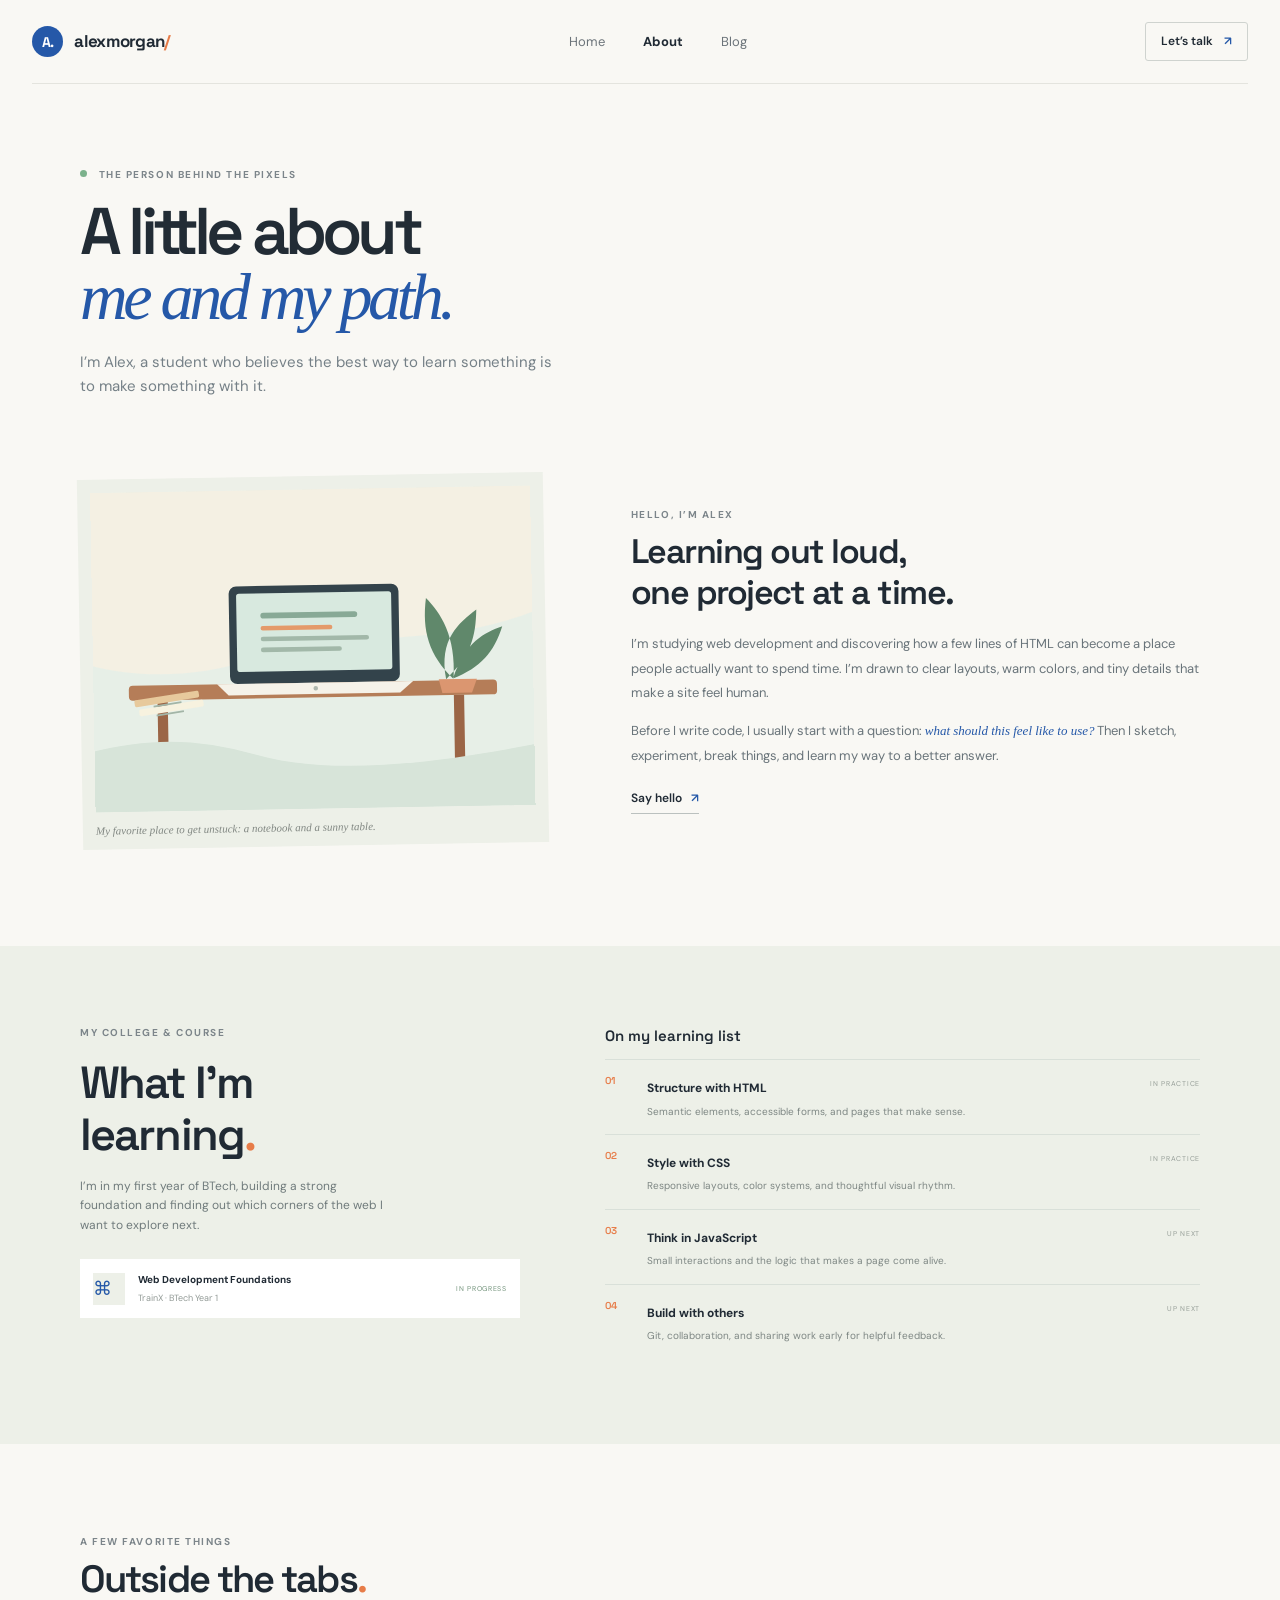
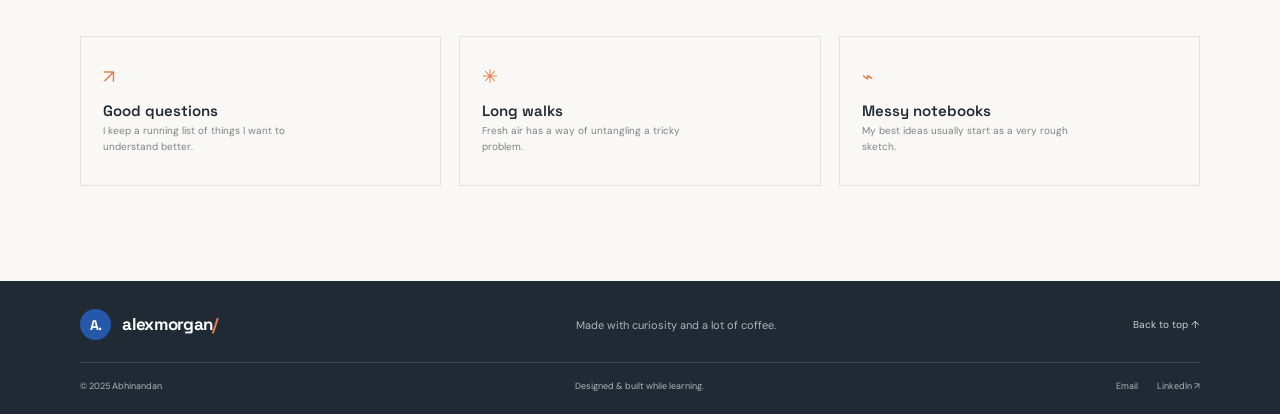
==== about.html @ 3515836a "Update project files" ====
<!doctype html>
<html lang="en">

<head>
    <meta charset="utf-8">
    <meta name="viewport" content="width=device-width, initial-scale=1">
    <meta name="description"
        content="Get to know Abhinandan, a web development student, and explore what Alex is learning.">
    <title>About — Abhinandan</title>
    <link rel="preconnect" href="https://fonts.googleapis.com">
    <link
        href="https://fonts.googleapis.com/css2?family=DM+Sans:wght@400;500;600;700&family=Space+Grotesk:wght@500;600;700&display=swap"
        rel="stylesheet">
    <link rel="stylesheet" href="styles.css">
</head>

<body><a class="skip-link" href="#main">Skip to content</a>
    <header class="site-header"><a class="wordmark" href="index.html"><span class="wordmark-mark">A.</span>
            alexmorgan<span class="wordmark-dot">/</span></a>
        <nav aria-label="Main navigation">
            <ul class="nav-list">
                <li><a href="index.html">Home</a></li>
                <li><a class="active" aria-current="page" href="about.html">About</a></li>
                <li><a href="blog.html">Blog</a></li>
            </ul>
        </nav><a class="nav-cta" href="mailto:hello@example.com">Let’s talk <span>↗</span></a>
    </header>
    <main id="main">
        <section class="page-hero wrap">
            <p class="eyebrow"><span class="status-dot"></span> THE PERSON BEHIND THE PIXELS</p>
            <h1>A little about<br><span>me and my path.</span></h1>
            <p class="page-intro">I’m Alex, a student who believes the best way to learn something is to make something
                with it.</p>
        </section>
        <section class="about-main wrap">
            <figure class="about-photo"><img src="images/creative-desk.svg"
                    alt="A bright creative workspace ready for a new project">
                <!-- STUDENT NOTE: Use figure to group an image with its caption. Put figcaption inside figure to show a helpful note below the image. Keep alt text on img too: it describes the image to people using screen readers. -->
<figcaption>My favorite place to get unstuck: a notebook and a sunny table.</figcaption>
            </figure>
            <div class="about-copy">
                <p class="eyebrow">HELLO, I’M ALEX</p>
                <h2>Learning out loud,<br>one project at a time.</h2>
                <p>I’m studying web development and discovering how a few lines of HTML can become a place people
                    actually want to spend time. I’m drawn to clear layouts, warm colors, and tiny details that make a
                    site feel human.</p>
                <p>Before I write code, I usually start with a question: <em>what should this feel like to use?</em>
                    Then I sketch, experiment, break things, and learn my way to a better answer.</p><a
                    class="text-link" href="mailto:hello@example.com">Say hello <span>↗</span></a>
            </div>
        </section>
        <section class="learning-section" id="learning">
            <div class="wrap learning-inner">
                <div>
                    <p class="eyebrow">MY COLLEGE &amp; COURSE</p>
                    <h2>What I’m<br>learning<span class="accent">.</span></h2>
                    <p class="learning-intro">I’m in my first year of BTech, building a strong foundation and finding
                        out which corners of the web I want to explore next.</p>
                    <div class="course-card"><span class="course-icon">⌘</span>
                        <div><strong>Web Development Foundations</strong><span>TrainX · BTech Year 1</span></div><span
                            class="course-status">IN PROGRESS</span>
                    </div>
                </div>
                <div class="learning-list">
                    <h3>On my learning list</h3>
                    <ol>
                        <li><span class="list-number">01</span>
                            <div><strong>Structure with HTML</strong>
                                <p>Semantic elements, accessible forms, and pages that make sense.</p>
                            </div><span class="list-state">IN PRACTICE</span>
                        </li>
                        <li><span class="list-number">02</span>
                            <div><strong>Style with CSS</strong>
                                <p>Responsive layouts, color systems, and thoughtful visual rhythm.</p>
                            </div><span class="list-state">IN PRACTICE</span>
                        </li>
                        <li><span class="list-number">03</span>
                            <div><strong>Think in JavaScript</strong>
                                <p>Small interactions and the logic that makes a page come alive.</p>
                            </div><span class="list-state">UP NEXT</span>
                        </li>
                        <li><span class="list-number">04</span>
                            <div><strong>Build with others</strong>
                                <p>Git, collaboration, and sharing work early for helpful feedback.</p>
                            </div><span class="list-state">UP NEXT</span>
                        </li>
                    </ol>
                </div>
            </div>
        </section>
        <section class="section wrap interests">
            <div class="section-heading">
                <div>
                    <p class="eyebrow">A FEW FAVORITE THINGS</p>
                    <h2>Outside the tabs<span class="accent">.</span></h2>
                </div>
            </div>
            <div class="interest-grid">
                <article><span>↗</span>
                    <h3>Good questions</h3>
                    <p>I keep a running list of things I want to understand better.</p>
                </article>
                <article><span>✳</span>
                    <h3>Long walks</h3>
                    <p>Fresh air has a way of untangling a tricky problem.</p>
                </article>
                <article><span>⌁</span>
                    <h3>Messy notebooks</h3>
                    <p>My best ideas usually start as a very rough sketch.</p>
                </article>
            </div>
        </section>
    </main>
    <footer class="site-footer">
        <div class="wrap footer-top"><a class="wordmark footer-wordmark" href="index.html"><span
                    class="wordmark-mark">A.</span> alexmorgan<span class="wordmark-dot">/</span></a>
            <p>Made with curiosity and a lot of coffee.</p><a class="back-top" href="#main">Back to top ↑</a>
        </div>
        <div class="wrap footer-bottom"><span>© 2025 Abhinandan</span><span>Designed &amp; built while learning.</span>
            <div class="footer-links"><a href="mailto:hello@example.com">Email</a><a href="https://www.linkedin.com/"
                    target="_blank" rel="noopener noreferrer">LinkedIn ↗</a></div>
        </div>
    </footer>
</body>

</html>
---- styles.css ----
:root {
    --ink: #202a34;
    --muted: #737d86;
    --paper: #f9f8f4;
    --blue: #2558a8;
    --mint: #dcebe3;
    --peach: #f5dfd2;
    --line: #e4e4de;
    --orange: #e77c48;
    --serif: Georgia, "Times New Roman", serif;
    --sans: "DM Sans", Arial, sans-serif;
    --display: "Space Grotesk", Arial, sans-serif
}

* {
    box-sizing: border-box
}

html {
    scroll-behavior: smooth
}

body {
    margin: 0;
    color: var(--ink);
    background: var(--paper);
    font: 16px/1.65 var(--sans)
}

a {
    color: inherit;
    text-decoration: none
}

a:hover {
    color: var(--blue)
}

img {
    display: block;
    max-width: 100%
}

.wrap {
    width: min(1120px, calc(100% - 64px));
    margin: auto
}

.skip-link {
    position: absolute;
    top: -60px;
    left: 20px;
    z-index: 10;
    padding: 10px 15px;
    background: var(--ink);
    color: white
}

.skip-link:focus {
    top: 12px
}

.site-header {
    height: 84px;
    width: min(1280px, calc(100% - 64px));
    margin: auto;
    display: flex;
    align-items: center;
    justify-content: space-between;
    border-bottom: 1px solid var(--line)
}

.wordmark {
    font: 700 17px var(--display);
    letter-spacing: -.7px
}

.wordmark-mark {
    display: inline-grid;
    place-items: center;
    background: var(--blue);
    color: white;
    width: 31px;
    height: 31px;
    border-radius: 50%;
    margin-right: 8px;
    font-size: 14px
}

.wordmark-dot {
    color: var(--orange)
}

.nav-list {
    display: flex;
    gap: 38px;
    list-style: none;
    margin: 0;
    padding: 0
}

.nav-list a {
    font-size: 13px;
    color: #6c747a
}

.nav-list a:hover,
.nav-list a.active {
    color: var(--ink)
}

.nav-list a.active {
    font-weight: 700
}

.nav-cta {
    border: 1px solid #cfd3cf;
    padding: 9px 15px;
    border-radius: 3px;
    font-size: 12px;
    font-weight: 600
}

.nav-cta span {
    color: var(--blue);
    margin-left: 8px
}

.hero {
    min-height: 590px;
    padding: 76px 0 70px;
    position: relative;
    display: grid;
    grid-template-columns: 1.03fr .97fr;
    align-items: center;
    gap: 55px
}

.eyebrow {
    font-size: 10px;
    line-height: 1.4;
    font-weight: 700;
    letter-spacing: 1.55px;
    color: #7c858a;
    margin: 0 0 17px
}

.status-dot {
    width: 7px;
    height: 7px;
    border-radius: 50%;
    background: #7bb18b;
    display: inline-block;
    vertical-align: 1px;
    margin-right: 8px
}

.hero h1,
.page-hero h1 {
    font: 600 clamp(48px, 6vw, 76px)/.99 var(--display);
    letter-spacing: -4.8px;
    margin: 0;
    color: #222c35
}

.hero h1 span,
.page-hero h1 span {
    font: italic 400 1em/.99 var(--serif);
    color: var(--blue);
    letter-spacing: -4.3px
}

.hero-intro {
    font-size: 16px;
    color: #657078;
    max-width: 420px;
    line-height: 1.8;
    margin: 23px 0 28px
}

.hero-actions {
    display: flex;
    gap: 24px;
    align-items: center
}

.button {
    display: inline-flex;
    align-items: center;
    gap: 17px;
    padding: 13px 17px;
    border-radius: 3px;
    font-size: 12px;
    font-weight: 600;
    transition: transform .2s
}

.button:hover {
    transform: translateY(-2px)
}

.button-dark {
    background: var(--ink);
    color: white
}

.button-dark:hover {
    background: var(--blue);
    color: white
}

.button-dark span {
    font-size: 17px
}

.text-link {
    font-size: 12px;
    font-weight: 600;
    border-bottom: 1px solid #bbc1bf;
    padding-bottom: 4px
}

.text-link span {
    color: var(--blue);
    margin-left: 6px
}

.hero-note {
    display: flex;
    align-items: center;
    gap: 12px;
    margin-top: 47px
}

.note-line {
    height: 1px;
    width: 37px;
    background: var(--orange)
}

.hero-note p {
    margin: 0;
    color: #8a9295;
    font-size: 11px
}

.hero-note strong {
    color: #505a60
}

.hero-art {
    position: relative;
    margin: 0;
    padding: 17px 17px 14px;
    background: #edf0e8;
    transform: rotate(1deg)
}

.hero-art img {
    width: 100%;
    height: 350px;
    object-fit: cover
}

.hero-art figcaption,
.about-photo figcaption {
    font: italic 11px var(--serif);
    color: #818782;
    padding-top: 12px
}

.art-sticker {
    position: absolute;
    right: -18px;
    top: 33px;
    display: grid;
    place-content: center;
    width: 80px;
    height: 80px;
    border-radius: 50%;
    background: var(--orange);
    color: white;
    text-align: center;
    font: 700 10px/1.25 var(--display);
    letter-spacing: 1px;
    transform: rotate(8deg)
}

.hero-index {
    position: absolute;
    bottom: 25px;
    right: 0;
    color: #a3a8a5;
    font-size: 10px;
    letter-spacing: 1px
}

.marquee {
    overflow: hidden;
    background: var(--blue);
    color: white;
    white-space: nowrap;
    padding: 11px 0
}

.marquee-track {
    display: flex;
    justify-content: space-around;
    align-items: center;
    gap: 45px;
    min-width: 950px;
    font: 600 10px var(--display);
    letter-spacing: 2px
}

.marquee-track b {
    color: #f0ae81;
    font-size: 15px
}

.section {
    padding: 91px 0 95px
}

.section-heading {
    display: flex;
    justify-content: space-between;
    align-items: end;
    margin-bottom: 35px
}

.section-heading .eyebrow {
    margin-bottom: 9px
}

.section-heading h2,
.learning-inner h2 {
    font: 600 38px/1.15 var(--display);
    letter-spacing: -1.9px;
    margin: 0
}

.accent {
    color: var(--orange)
}

.project-grid {
    display: grid;
    grid-template-columns: 1.15fr .85fr;
    gap: 26px
}

.project-image {
    position: relative;
    display: block;
    overflow: hidden;
    padding: 22px
}

.project-image img {
    width: 100%;
    height: 280px;
    object-fit: cover;
    transition: transform .4s
}

.project-image:hover img {
    transform: scale(1.025)
}

.image-sage {
    background: var(--mint)
}

.image-peach {
    background: var(--peach)
}

.image-number {
    position: absolute;
    top: 32px;
    left: 33px;
    font: 600 11px var(--display);
    color: #5b6761
}

.image-arrow {
    position: absolute;
    right: 31px;
    bottom: 31px;
    background: white;
    border-radius: 50%;
    width: 33px;
    height: 33px;
    display: grid;
    place-items: center;
    color: var(--blue)
}

.project-meta {
    display: flex;
    justify-content: space-between;
    align-items: start;
    padding-top: 17px;
    gap: 15px
}

.project-type,
.post-date {
    font-size: 9px;
    color: #8a918f;
    letter-spacing: 1.1px;
    font-weight: 700;
    margin: 0 0 5px
}

.project-meta h3 {
    font: 600 21px var(--display);
    letter-spacing: -.5px;
    margin: 0
}

.project-description {
    max-width: 210px;
    margin: 3px 0 0;
    color: #7a8387;
    font-size: 11px;
    line-height: 1.65
}

.tag-list {
    display: flex;
    list-style: none;
    gap: 7px;
    margin: 14px 0 0;
    padding: 0
}

.tag-list li {
    font-size: 9px;
    color: #63706e;
    background: #edf0e8;
    border-radius: 2px;
    padding: 4px 8px
}

.project-card:nth-child(2) .tag-list li {
    background: #f3e8df
}

.about-strip {
    background: #e6ece6;
    padding: 66px 0 70px;
    position: relative;
    overflow: hidden
}

.about-strip-inner {
    position: relative
}

.about-strip .eyebrow {
    margin-bottom: 15px
}

.about-strip h2 {
    font: 500 clamp(31px, 4vw, 47px)/1.2 var(--display);
    letter-spacing: -1.6px;
    margin: 0 0 25px
}

.about-strip h2 em {
    font: italic 400 1em var(--serif);
    color: var(--blue)
}

.button-light {
    background: white;
    color: var(--ink);
    padding: 12px 15px
}

.button-light:hover {
    color: var(--blue)
}

.button-light span {
    color: var(--blue)
}

.about-doodle {
    position: absolute;
    right: 13%;
    top: -18px;
    font-size: 170px;
    color: #cbd9ce;
    line-height: 1
}

.journal-preview {
    padding-bottom: 100px
}

.journal-row {
    border-top: 1px solid var(--line);
    display: grid;
    grid-template-columns: 150px 1fr 30px;
    align-items: center;
    padding: 22px 2px;
    gap: 20px
}

.journal-row:last-child {
    border-bottom: 1px solid var(--line)
}

.journal-row time {
    font-size: 9px;
    font-weight: 700;
    color: #969b98;
    letter-spacing: 1px
}

.journal-row h3 {
    margin: 0;
    font: 500 18px var(--display);
    letter-spacing: -.4px
}

.journal-arrow {
    color: var(--blue)
}

.site-footer {
    background: #202a34;
    color: white;
    padding: 28px 0 20px
}

.footer-top,
.footer-bottom {
    display: flex;
    align-items: center;
    justify-content: space-between
}

.footer-top {
    padding-bottom: 22px;
    border-bottom: 1px solid #3b434a
}

.footer-wordmark {
    color: white
}

.footer-top>p {
    color: #aeb6ba;
    font-size: 11px;
    margin: 0
}

.back-top {
    font-size: 10px;
    color: #ccd0d1
}

.footer-bottom {
    padding-top: 16px;
    color: #aeb6ba;
    font-size: 9px
}

.footer-links {
    display: flex;
    gap: 19px
}

.footer-links a:hover,
.back-top:hover {
    color: white
}

.page-hero {
    padding: 84px 0 62px
}

.page-hero h1 {
    font-size: 66px
}

.page-intro {
    color: #758087;
    max-width: 475px;
    margin: 20px 0 0;
    font-size: 15px
}

.about-main {
    display: grid;
    grid-template-columns: .9fr 1.1fr;
    gap: 85px;
    align-items: center;
    padding: 15px 0 100px
}

.about-photo {
    margin: 0;
    padding: 13px;
    background: #edf0e8;
    transform: rotate(-1deg)
}

.about-photo img {
    width: 100%;
    height: 320px;
    object-fit: cover
}

.about-copy .eyebrow {
    margin-bottom: 10px
}

.about-copy h2 {
    font: 600 34px/1.2 var(--display);
    letter-spacing: -1.5px;
    margin: 0 0 18px
}

.about-copy>p:not(.eyebrow) {
    font-size: 13px;
    color: #69747a;
    line-height: 1.9
}

.about-copy em {
    font-family: var(--serif);
    color: var(--blue)
}

.about-copy .text-link {
    display: inline-block;
    margin-top: 8px
}

.learning-section {
    background: #edf0e8;
    padding: 80px 0 85px
}

.learning-inner {
    display: grid;
    grid-template-columns: .85fr 1.15fr;
    gap: 85px
}

.learning-inner h2 {
    font-size: 45px
}

.learning-intro {
    color: #707b7c;
    font-size: 12px;
    max-width: 310px;
    margin: 16px 0 23px
}

.course-card {
    display: flex;
    align-items: center;
    gap: 13px;
    background: white;
    padding: 13px
}

.course-icon {
    width: 32px;
    height: 32px;
    display: grid;
    place-items: center;
    background: #edf0e8;
    color: var(--blue);
    font-size: 19px
}

.course-card strong,
.course-card span {
    display: block
}

.course-card strong {
    font-size: 10px
}

.course-card div span {
    font-size: 9px;
    color: #929a96;
    margin-top: 2px
}

.course-status {
    margin-left: auto;
    font-size: 7px;
    color: #72937b;
    letter-spacing: .7px
}

.learning-list h3 {
    font: 600 15px var(--display);
    margin: 0 0 14px
}

.learning-list ol {
    list-style: none;
    margin: 0;
    padding: 0
}

.learning-list li {
    display: grid;
    grid-template-columns: 30px 1fr auto;
    gap: 12px;
    padding: 14px 0;
    border-top: 1px solid #d9e0d9;
    align-items: start
}

.list-number {
    font: 600 10px var(--display);
    color: var(--orange)
}

.learning-list li strong {
    font-size: 12px
}

.learning-list li p {
    color: #7e8784;
    font-size: 10px;
    margin: 3px 0 0
}

.list-state {
    font-size: 7px;
    letter-spacing: .7px;
    color: #969e98;
    padding-top: 4px
}

.interest-grid {
    display: grid;
    grid-template-columns: repeat(3, 1fr);
    gap: 18px
}

.interest-grid article {
    border: 1px solid var(--line);
    padding: 24px 22px;
    min-height: 150px
}

.interest-grid article>span {
    color: var(--orange);
    font-size: 19px
}

.interest-grid h3 {
    font: 600 15px var(--display);
    margin: 8px 0 3px
}

.interest-grid p {
    font-size: 10px;
    color: #7b8588;
    margin: 0;
    max-width: 210px
}

.blog-hero {
    position: relative;
    padding-bottom: 73px
}

.blog-cover {
    position: absolute;
    right: 0;
    top: 76px;
    width: 36%;
    padding: 13px;
    background: #f4e3d8;
    transform: rotate(2deg)
}

.blog-cover img {
    width: 100%;
    height: 205px;
    object-fit: cover
}

.blog-list-section {
    background: white;
    padding: 66px 0 100px
}

.blog-layout {
    display: grid;
    grid-template-columns: 1fr 260px;
    gap: 90px
}

.blog-post {
    padding: 0 0 34px;
    margin-bottom: 33px;
    border-bottom: 1px solid var(--line)
}

.post-date {
    margin-bottom: 12px
}

.post-date span {
    color: var(--orange);
    padding: 0 5px
}

.blog-post h2 {
    font: 600 26px/1.25 var(--display);
    letter-spacing: -.9px;
    max-width: 550px;
    margin: 0
}

.post-excerpt {
    font-size: 12px;
    color: #788187;
    max-width: 580px;
    margin: 12px 0 13px;
    line-height: 1.8
}

.blog-sidebar {
    padding-top: 4px
}

.sidebar-card {
    position: relative;
    background: #edf0e8;
    padding: 24px;
    min-height: 172px;
    overflow: hidden
}

.sidebar-card .eyebrow {
    font-size: 8px
}

.sidebar-card>p:nth-child(2) {
    font: italic 20px/1.5 var(--serif);
    margin: 13px 0;
    color: #37464b
}

.sidebar-card em {
    color: var(--blue)
}

.sidebar-star {
    position: absolute;
    right: 15px;
    bottom: 8px;
    color: #cddacf;
    font-size: 55px
}

.sidebar-topics {
    margin-top: 30px
}

.sidebar-topics h3 {
    font: 600 12px var(--display);
    margin: 0 0 12px
}

.sidebar-topics ul {
    list-style: none;
    margin: 0;
    padding: 0
}

.sidebar-topics li {
    font-size: 10px;
    color: #788187;
    padding: 8px 0;
    border-bottom: 1px solid var(--line)
}

@media(max-width:760px) {

    .wrap,
    .site-header {
        width: calc(100% - 40px)
    }

    .site-header {
        height: 72px
    }

    .nav-list {
        gap: 18px
    }

    .nav-list a {
        font-size: 11px
    }

    .nav-cta {
        display: none
    }

    .hero {
        grid-template-columns: 1fr;
        gap: 35px;
        padding: 63px 0 57px
    }

    .hero h1 {
        font-size: 59px
    }

    .hero-art {
        width: min(100%, 500px);
        margin: auto
    }

    .hero-art img {
        height: 280px
    }

    .hero-index {
        bottom: 18px
    }

    .section {
        padding: 68px 0 70px
    }

    .section-heading h2 {
        font-size: 32px
    }

    .project-grid {
        grid-template-columns: 1fr
    }

    .project-image img {
        height: 260px
    }

    .about-strip {
        padding: 54px 0
    }

    .about-doodle {
        right: -30px;
        top: 10px;
        font-size: 115px
    }

    .journal-row {
        grid-template-columns: 95px 1fr 20px;
        gap: 10px
    }

    .journal-row h3 {
        font-size: 14px
    }

    .page-hero {
        padding-top: 66px
    }

    .page-hero h1 {
        font-size: 55px
    }

    .about-main,
    .learning-inner {
        grid-template-columns: 1fr;
        gap: 40px;
        padding-bottom: 70px
    }

    .about-photo {
        max-width: 520px
    }

    .about-photo img {
        height: 260px
    }

    .learning-section {
        padding: 60px 0
    }

    .learning-inner {
        padding-bottom: 0
    }

    .learning-inner h2 {
        font-size: 40px
    }

    .interest-grid {
        grid-template-columns: 1fr
    }

    .interest-grid article {
        min-height: 0
    }

    .blog-cover {
        position: relative;
        top: auto;
        right: auto;
        width: min(100%, 420px);
        margin: 35px auto 0
    }

    .blog-cover img {
        height: 190px
    }
    .blog-hero {
        padding-bottom: 58px
    }

    .blog-layout {
        grid-template-columns: 1fr;
        gap: 20px
    }

    .blog-list-section {
        padding: 54px 0 70px
    }

    .blog-sidebar {
        display: grid;
        grid-template-columns: 1fr 1fr;
        gap: 20px
    }

    .sidebar-topics {
        margin-top: 0
    }

    .footer-top {
        flex-wrap: wrap;
        gap: 12px
    }

    .footer-top>p {
        order: 3;
        width: 100%
    }

    .footer-bottom {
        flex-wrap: wrap;
        gap: 10px
    }

    .footer-bottom>span:nth-child(2) {
        display: none
    }
}

@media(max-width:430px) {

    .wrap,
    .site-header {
        width: calc(100% - 32px)
    }

    .wordmark {
        font-size: 14px
    }

    .wordmark-mark {
        width: 27px;
        height: 27px
    }

    .nav-list {
        gap: 12px
    }

    .hero h1 {
        font-size: 49px;
        letter-spacing: -3.5px
    }

    .hero h1 span {
        letter-spacing: -3px
    }

    .hero-actions {
        gap: 13px
    }

    .button {
        padding: 12px;
        font-size: 10px
    }

    .hero-art img {
        height: 225px
    }

    .section-heading {
        align-items: start;
        gap: 12px;
        flex-direction: column
    }

    .section-heading>.text-link {
        margin: 0
    }

    .project-meta {
        display: block
    }

    .project-description {
        margin-top: 8px;
        max-width: 290px
    }

    .journal-row {
        grid-template-columns: 1fr 20px
    }

    .journal-row time {
        grid-column: 1
    }

    .journal-row h3 {
        grid-column: 1;
        grid-row: 2
    }

    .journal-arrow {
        grid-column: 2;
        grid-row: 1/3
    }

    .page-hero h1 {
        font-size: 47px;
        letter-spacing: -3px
    }

    .blog-sidebar {
        grid-template-columns: 1fr
    }

    .footer-bottom {
        font-size: 8px
    }

    .footer-links {
        width: 100%
    }
}
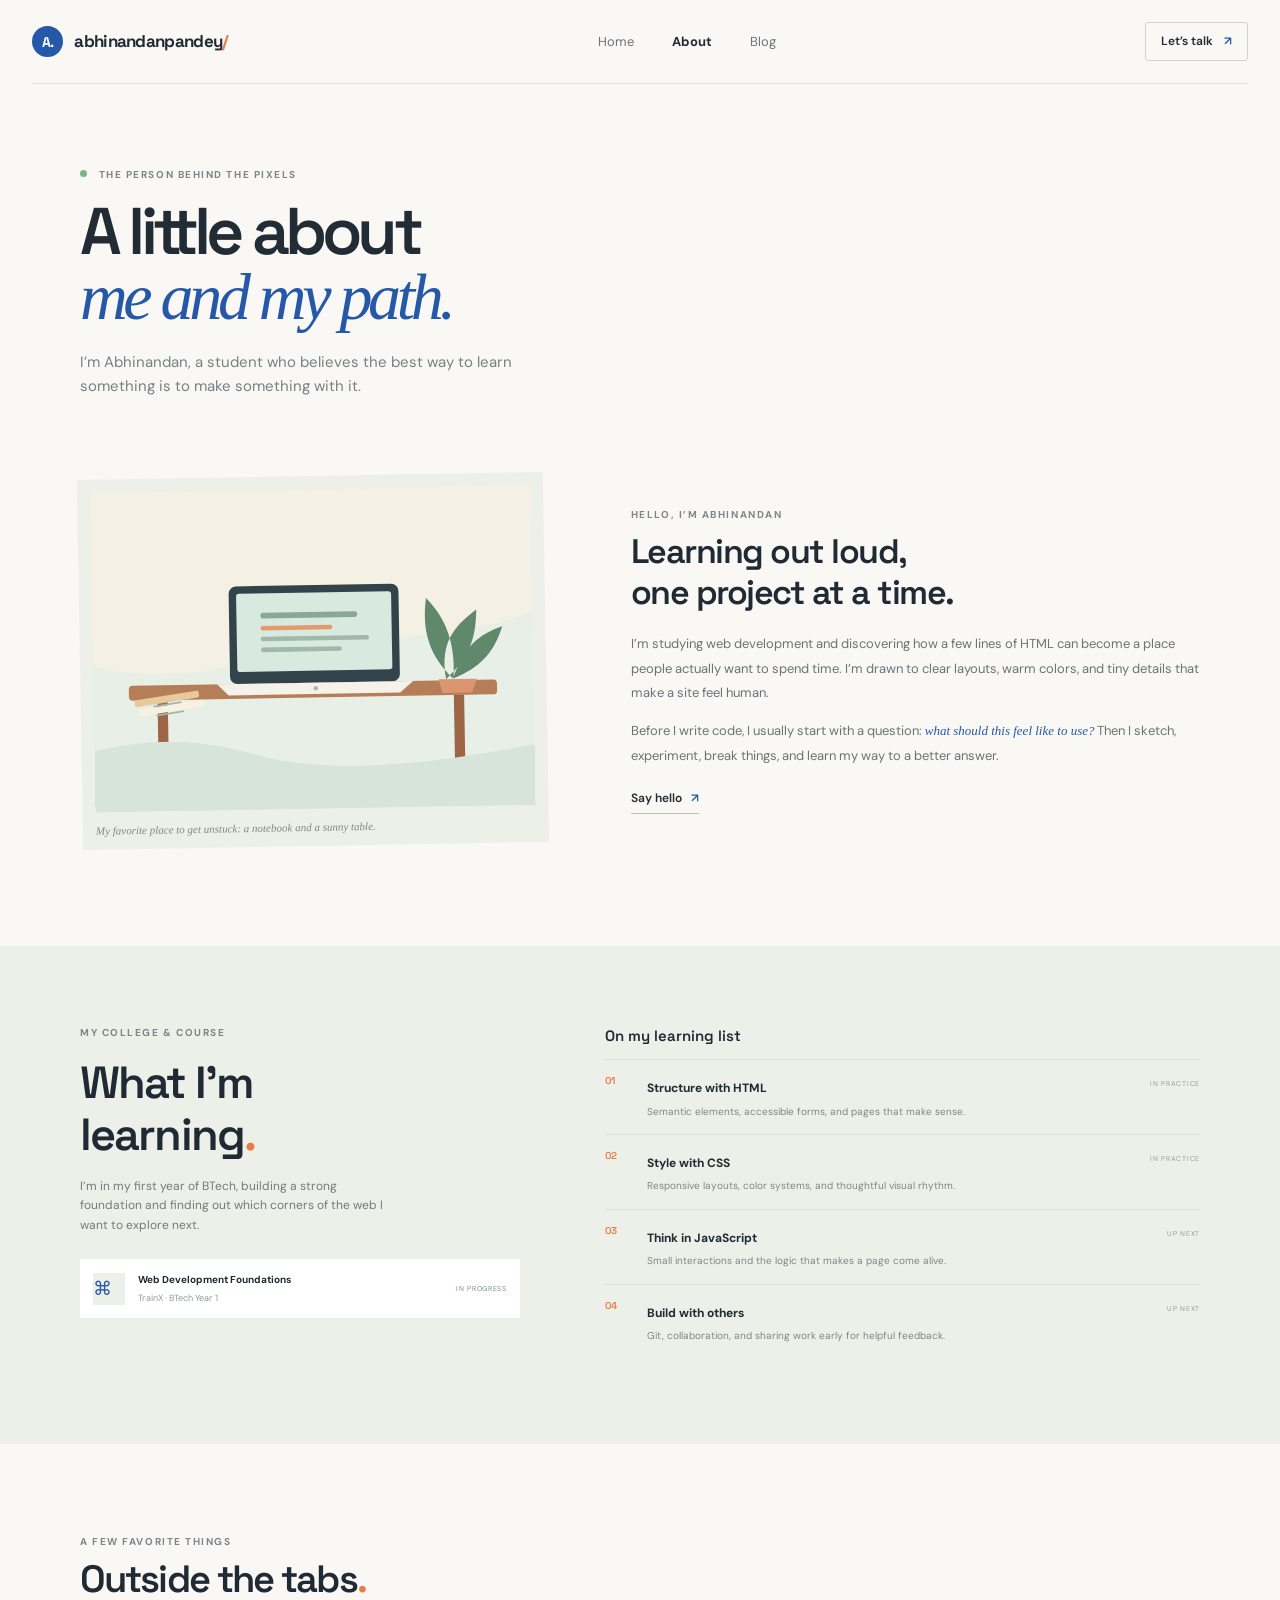
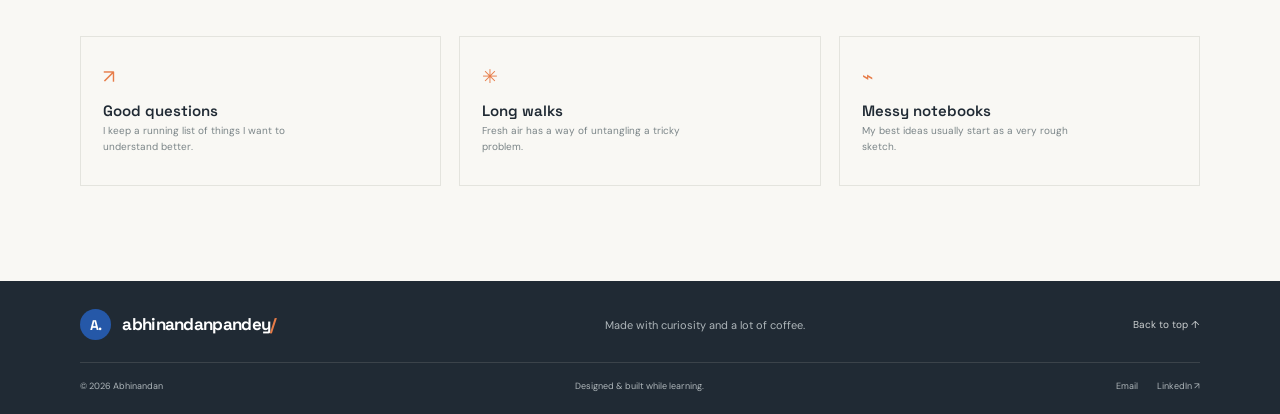
==== commit 61c18dc2: "second commmit" ====
--- a/about.html
+++ b/about.html
@@ -16,7 +16,7 @@
 
 <body><a class="skip-link" href="#main">Skip to content</a>
     <header class="site-header"><a class="wordmark" href="index.html"><span class="wordmark-mark">A.</span>
-            alexmorgan<span class="wordmark-dot">/</span></a>
+            abhinandanpandey<span class="wordmark-dot">/</span></a>
         <nav aria-label="Main navigation">
             <ul class="nav-list">
                 <li><a href="index.html">Home</a></li>
@@ -29,7 +29,7 @@
         <section class="page-hero wrap">
             <p class="eyebrow"><span class="status-dot"></span> THE PERSON BEHIND THE PIXELS</p>
             <h1>A little about<br><span>me and my path.</span></h1>
-            <p class="page-intro">I’m Alex, a student who believes the best way to learn something is to make something
+            <p class="page-intro">I’m Abhinandan, a student who believes the best way to learn something is to make something
                 with it.</p>
         </section>
         <section class="about-main wrap">
@@ -39,7 +39,7 @@
 <figcaption>My favorite place to get unstuck: a notebook and a sunny table.</figcaption>
             </figure>
             <div class="about-copy">
-                <p class="eyebrow">HELLO, I’M ALEX</p>
+                <p class="eyebrow">HELLO, I’M ABHINANDAN</p>
                 <h2>Learning out loud,<br>one project at a time.</h2>
                 <p>I’m studying web development and discovering how a few lines of HTML can become a place people
                     actually want to spend time. I’m drawn to clear layouts, warm colors, and tiny details that make a
@@ -113,11 +113,11 @@
     </main>
     <footer class="site-footer">
         <div class="wrap footer-top"><a class="wordmark footer-wordmark" href="index.html"><span
-                    class="wordmark-mark">A.</span> alexmorgan<span class="wordmark-dot">/</span></a>
+                    class="wordmark-mark">A.</span> abhinandanpandey<span class="wordmark-dot">/</span></a>
             <p>Made with curiosity and a lot of coffee.</p><a class="back-top" href="#main">Back to top ↑</a>
         </div>
-        <div class="wrap footer-bottom"><span>© 2025 Abhinandan</span><span>Designed &amp; built while learning.</span>
-            <div class="footer-links"><a href="mailto:hello@example.com">Email</a><a href="https://www.linkedin.com/"
+        <div class="wrap footer-bottom"><span>© 2026 Abhinandan</span><span>Designed &amp; built while learning.</span>
+            <div class="footer-links"><a href="abhipandey28012008@gmail.com">Email</a><a href="https://www.linkedin.com/"
                     target="_blank" rel="noopener noreferrer">LinkedIn ↗</a></div>
         </div>
     </footer>
